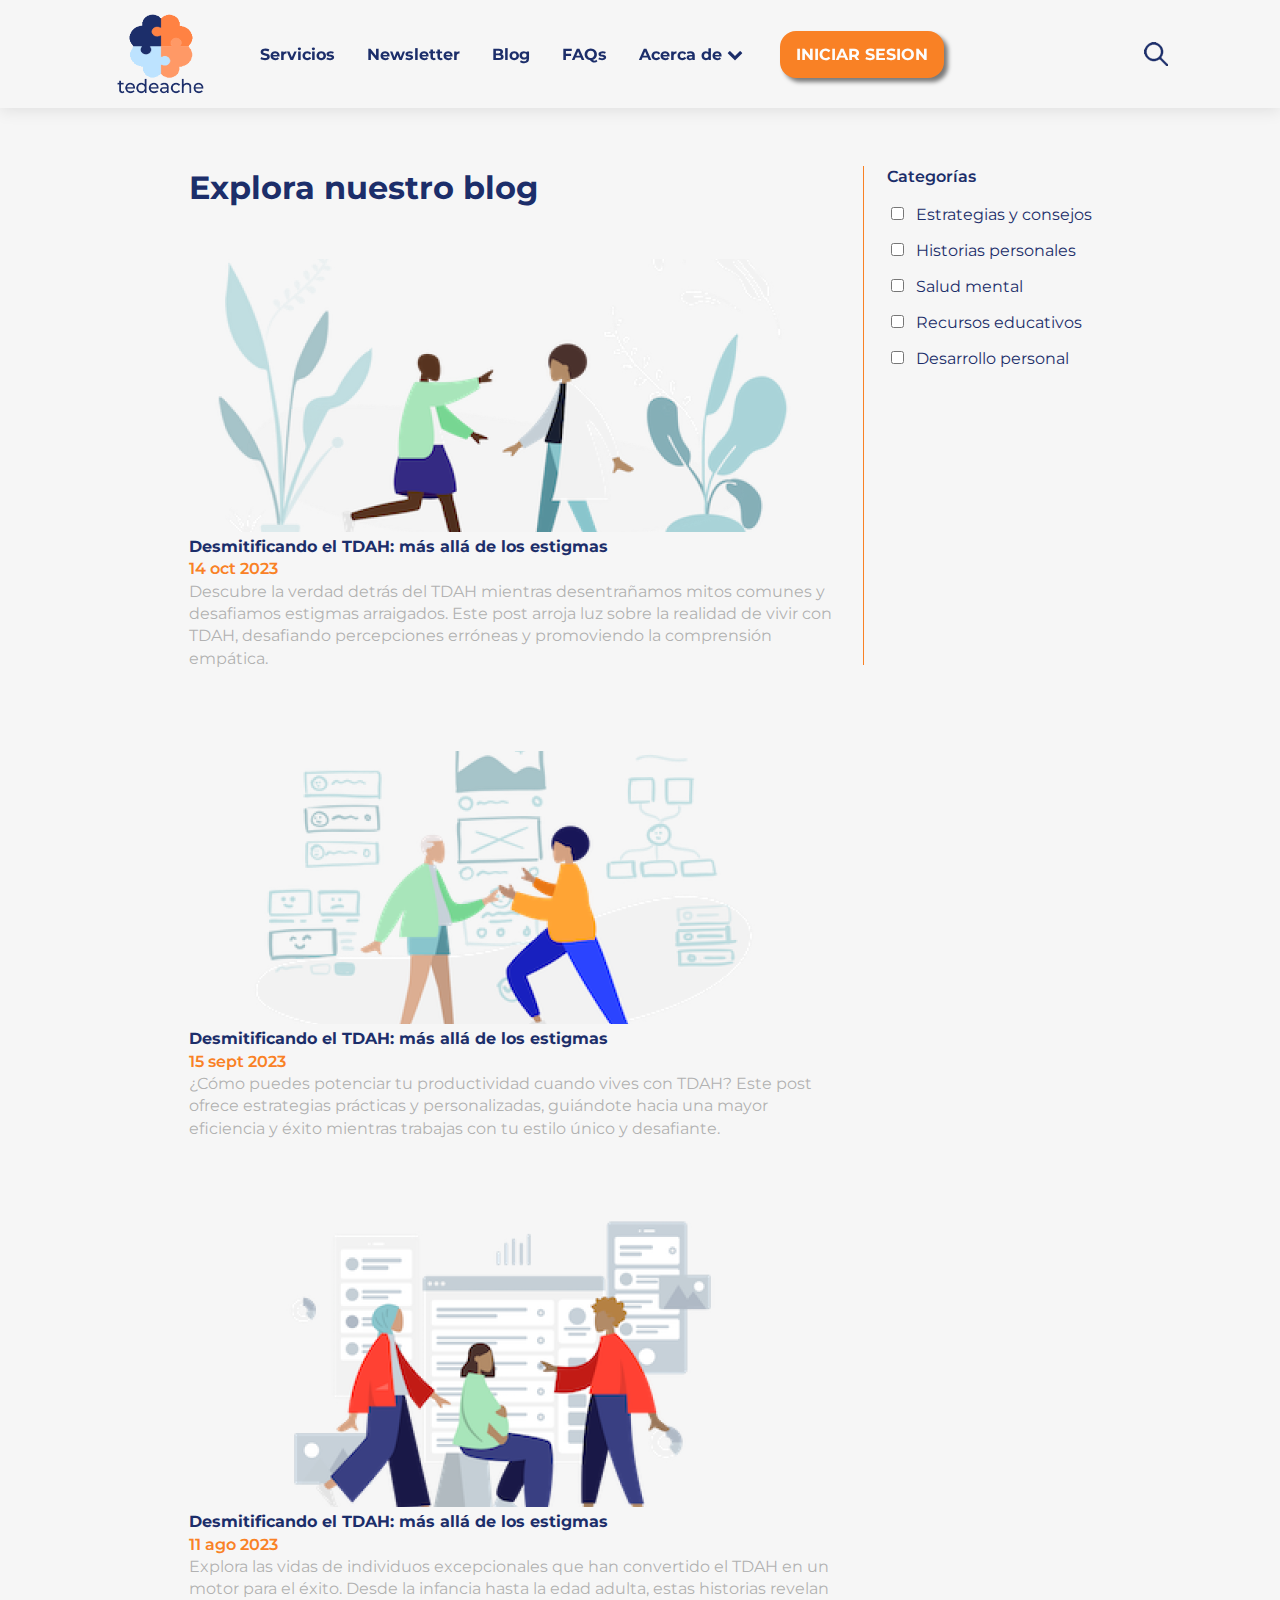
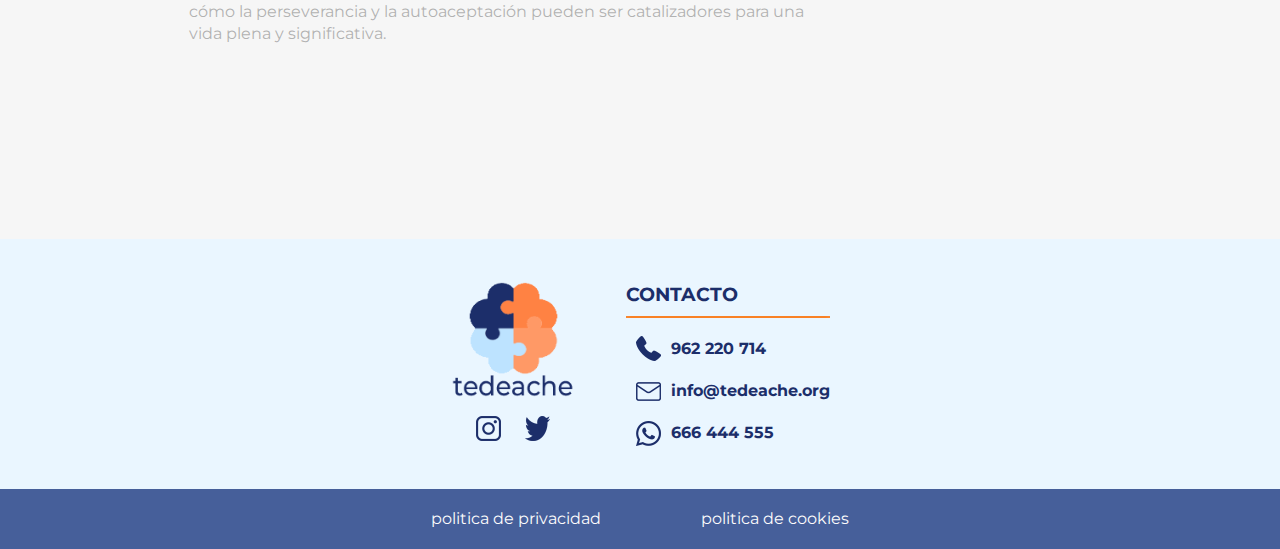
==== TDAH/blog.html @ fafd6caa "Add blog section" ====
<!DOCTYPE html>
<html lang="en">

<head>
    <meta charset="UTF-8" />
    <meta name="viewport" content="width=device-width, initial-scale=1.0" />
    <link rel="stylesheet" href="css/main.css" />
    <link rel="stylesheet" href="css/blog.css">
    <link rel="stylesheet" href="https://cdnjs.cloudflare.com/ajax/libs/font-awesome/4.7.0/css/font-awesome.min.css" />
    <title>TEDEACHE - Viviendo con enfoque</title>
</head>

<body>
    <nav id="navbar">
        <a id="enlacelogo" href="index.html">
            <img id="logo" src="img/logo.png" alt="" /></a>
        <div id="menu">
            <ul>
                <li><a href="#">Servicios</a></li>
                <li><a href="#">Newsletter</a></li>
                <li><a href="blog.html">Blog</a></li>
                <li><a href="#">FAQs</a></li>
                <li id="drop">
                    <a href="">Acerca de <i class="fa fa-chevron-down"></i></a>
                    <div id="dropcontenido">
                        <a href="#">Nosotros</a>
                        <a href="#">Equipo</a>
                        <a href="#">Contacto</a>
                        <a href="#">Legal</a>
                    </div>
                </li>
            </ul>
        </div>
        <span id="loginbtn"><a href="#">INICIAR SESION</a></span>
        <img id="lupa" src="img/lupa.png" alt="lupa" />
    </nav>

    <main class="container">
        <section class="blog-container">
            <h1 class="main-title">Explora nuestro blog</h1>
            <article class="post">
                <img src="img/blog-img-1.png">
                <h2 class="post-title">Desmitificando el TDAH: más allá de los estigmas</h2>
                <p class="date">14 oct 2023</p>
                <p class="text-preview">Descubre la verdad detrás del TDAH mientras desentrañamos mitos comunes y
                    desafiamos
                    estigmas arraigados.
                    Este post arroja luz sobre la realidad de vivir con TDAH, desafiando percepciones erróneas y
                    promoviendo
                    la comprensión empática.</p>
            </article>


            <article class="post">
                <img src="img/blog-img-2.png">
                <h2 class="post-title">Desmitificando el TDAH: más allá de los estigmas</h2>
                <p class="date">15 sept 2023</p>
                <p class="text-preview">¿Cómo puedes potenciar tu productividad cuando vives con TDAH? Este post ofrece
                    estrategias prácticas y personalizadas, guiándote hacia una mayor eficiencia y éxito mientras
                    trabajas
                    con tu estilo único y desafiante.</p>
            </article>


            <article class="post">
                <img src="img/blog-img-3.png">
                <h2 class="post-title">Desmitificando el TDAH: más allá de los estigmas</h2>
                <p class="date">11 ago 2023</p>
                <p class="text-preview">Explora las vidas de individuos excepcionales que han convertido el TDAH en un
                    motor
                    para el éxito. Desde la infancia hasta la edad adulta, estas historias revelan cómo la perseverancia
                    y
                    la autoaceptación pueden ser catalizadores para una vida plena y significativa.</p>
            </article>

        </section>
        <section class="filters">
            <p class="filter-title">Categorías</p>
            <div>
                <input type="checkbox">
                <label for="filter">Estrategias y consejos</label>
            </div>
            <div>
                <input type="checkbox">
                <label for="filter">Historias personales</label>
            </div>
            <div>
                <input type="checkbox">
                <label for="filter">Salud mental</label>
            </div>
            <div>
                <input type="checkbox">
                <label for="filter">Recursos educativos</label>
            </div>
            <div>
                <input type="checkbox">
                <label for="filter">Desarrollo personal</label>
            </div>
        </section>
    </main>
    <footer>
        <div id="mainfooter">
            <div id="rrss">
                <a href="/TDAH/index.html">
                    <img id="logors" src="img/logo.png" alt="logo" /></a>
                <div id="rscontainer">
                    <a href="https://www.instagram.com/">
                        <img id="rs" src="img/ig.png" alt="Instagram" /></a>
                    <a href="https://twitter.com/">
                        <img id="rs" src="img/tw.png" alt="Twitter" /></a>
                </div>
            </div>

            <div id="contacto">
                <h3>CONTACTO</h3>
                <img id="line" src="img/line.png" alt="line" />

                <div class="dataline">
                    <img id="rs" src="img/tlf.png" alt="tlf" />
                    <p>962 220 714</p>
                </div>
                <div class="dataline">
                    <img id="rs" src="img/email.png" alt="email" />
                    <p>info@tedeache.org</p>
                </div>
                <div class="dataline">
                    <img id="rs" src="img/wa.png" alt="wa" />
                    <p>666 444 555</p>
                </div>
            </div>
        </div>

        <div id="politicas">
            <a href="#">politica de privacidad</a>
            <a href="#">politica de cookies</a>
        </div>
    </footer>
</body>

</html>
---- TDAH/css/main.css ----
@import url("https://fonts.googleapis.com/css2?family=Montserrat&display=swap");
:root {
  --maindarkblue: #1c2e6a;
  --mainorange: #f98125;
}
* {
  font-family: Montserrat, sans-serif;
}
body {
  background-color: #f6f6f6;
  height: 100vh;
  margin: auto;
  margin-top: 10px;
}

#navbar {
  width: 100%;
  height: fit-content;
  display: flex;
  align-items: center;
  position: fixed;
  top: 0;
  left: 0;
  right: 0;
  margin: auto;
  background-color: #f6f6f6;
  z-index: 100;
  box-shadow: 0px 2px 16px 0px rgba(0, 0, 0, 0.1);
}

#logo {
  width: 90px;
  height: 80px;
  margin-left: 100px;
  float: left;
}

#menu {
  position: relative;
  margin: auto;
}

#navbar ul {
  display: flex;
  flex-direction: row;
  align-items: center;
  list-style-type: none;
  margin: 0;
  padding: 10px;
  overflow: hidden;
}

#navbar a {
  display: block;
  color: var(--maindarkblue);
  font-weight: bold;
  text-align: center;
  padding: 14px 16px;
  text-decoration: none;
  border-radius: 16px;
}

#navbar a:not(#enlacelogo):hover {
  background-color: var(--maindarkblue);
  color: #fcfcfc;
  transition: background-color 0.2s ease, color 0.2s;

}

#dropcontenido {
  display: none;
  position: absolute;
  min-width: 160px;
  box-shadow: 0px 8px 8px 0px rgba(0, 0, 0, 0.2);
  background-color: #fcfcfc;
}

#dropcontenido a {
  float: none;
  color: var(--maindarkblue);
  padding: 12px 16px;
  text-decoration: none;
  display: block;
  text-align: left;
}

#dropcontenido a:hover {
  background-color: var(--maindarkblue);
  color: #fcfcfc;
  border-radius: 0;
}

#drop:hover #dropcontenido {
  display: block;
}

#drop:hover .fa-chevron-down {
  transform: scaleY(-1);
}
.fa-chevron-down {
  display: inline-block;
  align-items: center;
  transition: transform 0.3s ease;
}

.fa-chevron-down:hover {
  transform: scaleY(-1);
}

#loginbtn a {
  position: relative;
  margin-right: 200px;
  height: fit-content;
  background-color: var(--mainorange);
  color: #fcfcfc;
  border-radius: 16px;
  box-shadow: 4px 4px 4px 0px rgba(0, 0, 0, 0.5);
  transition: background-color 0.2s ease, color 0.2s ease;
}

#loginbtn a:hover {
  background-color: var(--maindarkblue);
  color: #fcfcfc;
  border-radius: 16px;
}

#lupa {
  float: right;
  margin-right: 112px;
}

footer {
  position: relative;
  bottom: 0;
  width: 100%;
  text-align: center;
  margin-top: 112px;
}
#mainfooter {
  display: flex;
  flex-direction: row;
  align-items: center;
  justify-content: center;
  height: 250px;
  background-color: #eaf6ff;
}

#line {
  width: 100%;
  height: 2px;
  margin-bottom: 10px;
}

#contacto {
  display: flex;
  flex-direction: column;
  text-align: left;
}

#contacto p,
#contacto h3 {
  margin: 10px 0;
  padding: 0;
  color: var(--maindarkblue);
  font-weight: bold;
}

.dataline {
  display: flex;
  align-items: center;
}

.dataline img {
  width: 25px;
  height: 25px;
  padding: 0 10px;
}

#rrss {
  display: flex;
  flex-direction: column;
  align-items: center;
  margin-right: 50px;
}

#logors {
  width: 125px;
  height: 115px;
}

#rscontainer img {
  width: 25px;
  height: 25px;
  margin-top: 15px;
  padding: 0 10px;
}

#politicas {
  height: 60px;
  display: flex;
  align-items: center;
  justify-content: center;
  background-color: #465f9a;
}

#politicas a {
  padding: 0 50px;
  text-decoration: none;
  color: #fcfcfc;
}
---- TDAH/css/blog.css ----
h1,
h2,
p {
  line-height: 140%;
  padding: 0;
  margin: 0;
}

.post {
  margin-bottom: 81px;
}

.container {
  display: flex;
  margin: 0 auto;
  justify-content: center;
}
.blog-container {
  max-width: 650px;
  display: flex;
  justify-content: center;
  flex-direction: column;
  margin-top: 156px;
  margin-right: 48px;
}

.main-title {
  color: var(--bgcolor-darkblue, #1c2e6a);
  text-align: center;
  font-size: 32px;
  font-weight: 700;
  text-align: left;
  margin-bottom: 48px;
}

.post-title {
  color: var(--bgcolor-darkblue, #1c2e6a);
  font-size: 16px;
  font-weight: 700;
}

.date {
  color: var(--contrastcolors-dark-orange, #f98125);
  font-size: 16px;
  font-weight: 600;
}

.text-preview {
  color: var(--base-colors-grey, rgba(159, 159, 159, 0.8));
}

.filters {
  display: flex;
  margin-top: 156px;
  flex-direction: column;
  gap: 16px;
  position: relative;
}

.filters::before {
  content: "";
  position: absolute;
  top: 0;
  bottom: 0;
  border-left: 1px solid #f98125;
  height: 32%;
  left: -24px;
}

label,
.filter-title {
  color: #1c2e6a;
}

.filter-title {
  font-size: 16px;
  font-weight: 600;
}

input {
  margin-right: 8px;
}
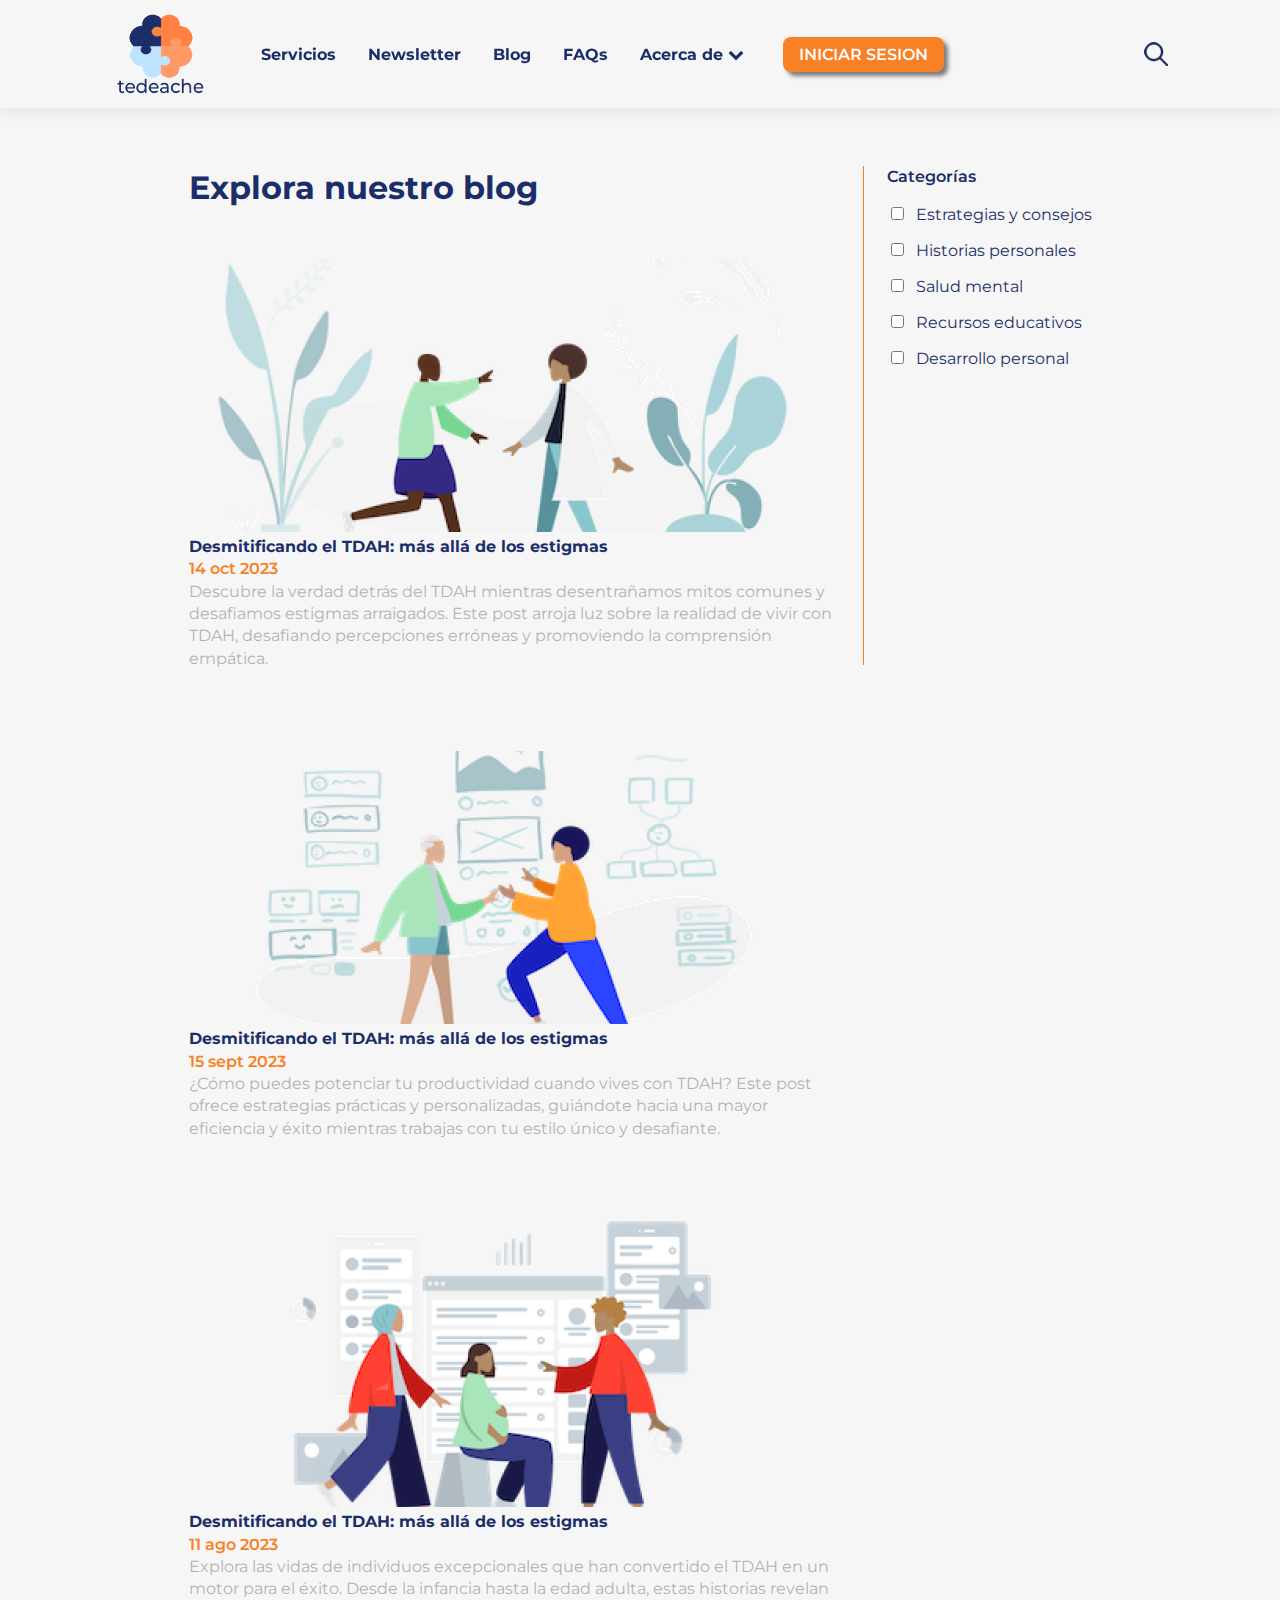
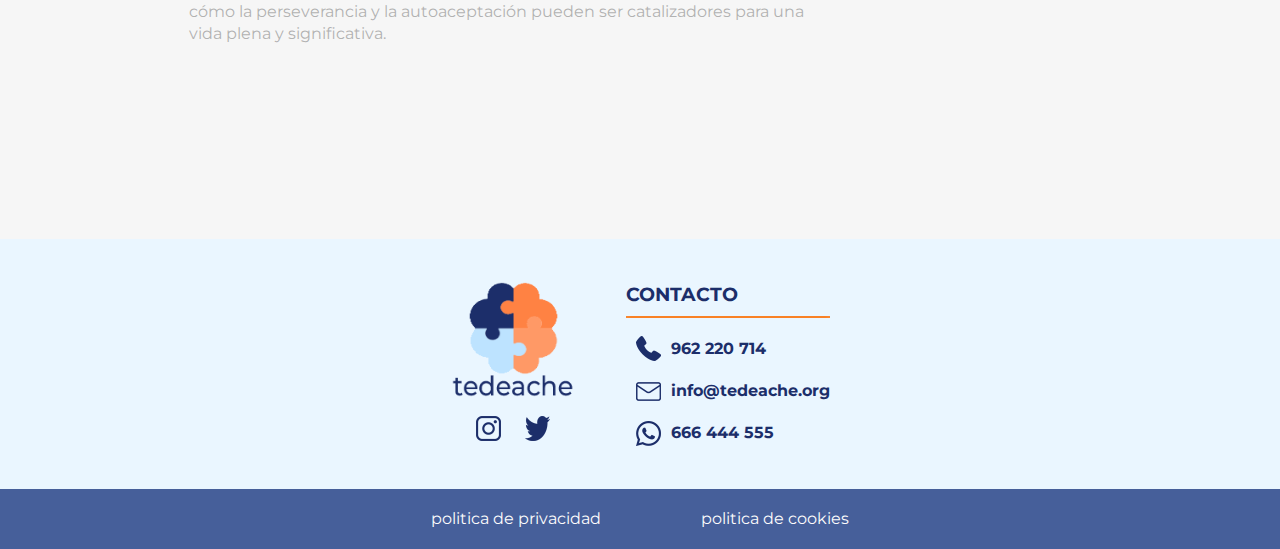
==== commit 3c5ad823: "Fix btn" ====
--- a/TDAH/blog.html
+++ b/TDAH/blog.html
@@ -96,6 +96,7 @@
                 <input type="checkbox">
                 <label for="filter">Desarrollo personal</label>
             </div>
+
         </section>
     </main>
     <footer>
--- a/TDAH/css/main.css
+++ b/TDAH/css/main.css
@@ -1,4 +1,4 @@
-@import url("https://fonts.googleapis.com/css2?family=Montserrat&display=swap");
+@import url("https://fonts.googleapis.com/css2?family=Montserrat:wght@100;200;300;500;600;700&family=Space+Grotesk:wght@300;500;600&display=swap");
 :root {
   --maindarkblue: #1c2e6a;
   --mainorange: #f98125;
@@ -64,7 +64,6 @@
   background-color: var(--maindarkblue);
   color: #fcfcfc;
   transition: background-color 0.2s ease, color 0.2s;
-
 }
 
 #dropcontenido {
@@ -113,15 +112,16 @@
   height: fit-content;
   background-color: var(--mainorange);
   color: #fcfcfc;
-  border-radius: 16px;
+  border-radius: 8px;
   box-shadow: 4px 4px 4px 0px rgba(0, 0, 0, 0.5);
   transition: background-color 0.2s ease, color 0.2s ease;
+  padding: 8px 16px;
+  font-weight: 600;
 }
 
 #loginbtn a:hover {
   background-color: var(--maindarkblue);
   color: #fcfcfc;
-  border-radius: 16px;
 }
 
 #lupa {
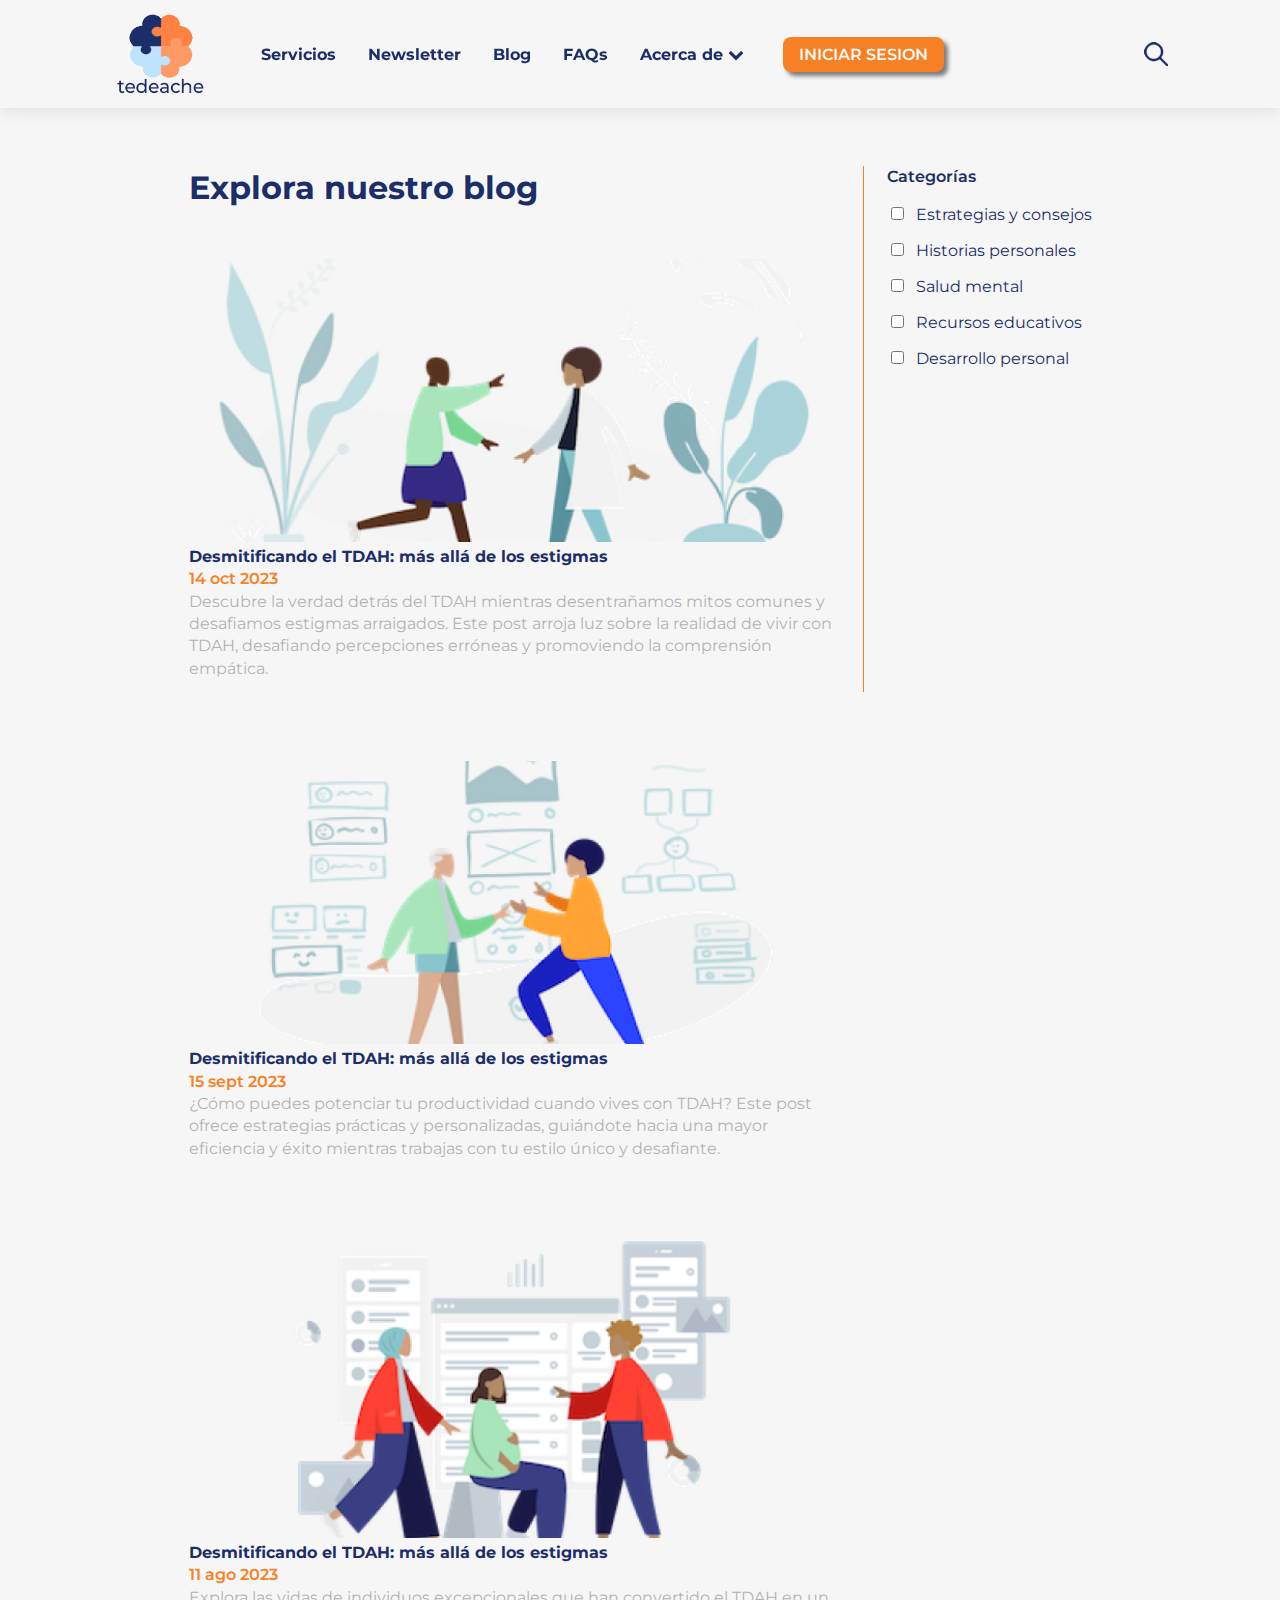
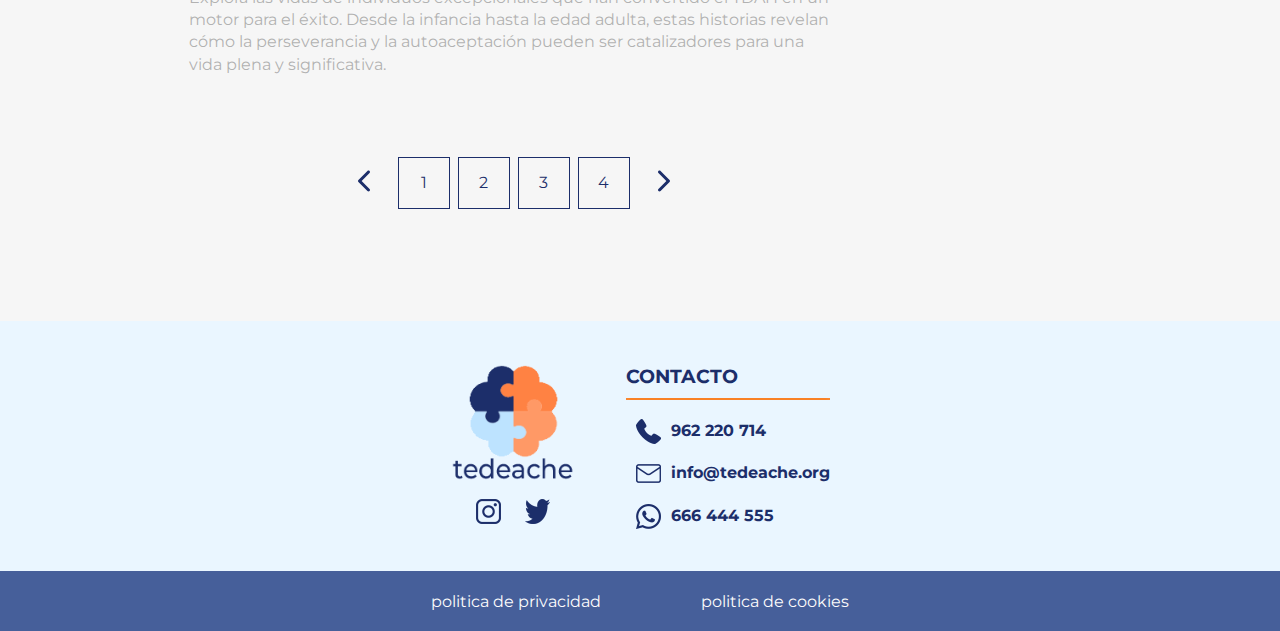
==== commit 5dcd45bb: "Add blogs pagination" ====
--- a/TDAH/blog.html
+++ b/TDAH/blog.html
@@ -16,7 +16,7 @@
             <img id="logo" src="img/logo.png" alt="" /></a>
         <div id="menu">
             <ul>
-                <li><a href="#">Servicios</a></li>
+                <li><a href="servicios.html">Servicios</a></li>
                 <li><a href="#">Newsletter</a></li>
                 <li><a href="blog.html">Blog</a></li>
                 <li><a href="#">FAQs</a></li>
@@ -39,7 +39,7 @@
         <section class="blog-container">
             <h1 class="main-title">Explora nuestro blog</h1>
             <article class="post">
-                <img src="img/blog-img-1.png">
+                <img src="img/blog-img-1.png" class="blog-img">
                 <h2 class="post-title">Desmitificando el TDAH: más allá de los estigmas</h2>
                 <p class="date">14 oct 2023</p>
                 <p class="text-preview">Descubre la verdad detrás del TDAH mientras desentrañamos mitos comunes y
@@ -52,7 +52,7 @@
 
 
             <article class="post">
-                <img src="img/blog-img-2.png">
+                <img src="img/blog-img-2.png" class="blog-img">
                 <h2 class="post-title">Desmitificando el TDAH: más allá de los estigmas</h2>
                 <p class="date">15 sept 2023</p>
                 <p class="text-preview">¿Cómo puedes potenciar tu productividad cuando vives con TDAH? Este post ofrece
@@ -63,7 +63,7 @@
 
 
             <article class="post">
-                <img src="img/blog-img-3.png">
+                <img src="img/blog-img-3.png" class="blog-img">
                 <h2 class="post-title">Desmitificando el TDAH: más allá de los estigmas</h2>
                 <p class="date">11 ago 2023</p>
                 <p class="text-preview">Explora las vidas de individuos excepcionales que han convertido el TDAH en un
@@ -72,7 +72,29 @@
                     y
                     la autoaceptación pueden ser catalizadores para una vida plena y significativa.</p>
             </article>
-
+            <div class="pagination">
+                <a href=""><svg width="25" height="24" viewBox="0 0 25 24" fill="none"
+                        xmlns="http://www.w3.org/2000/svg">
+                        <g id="chevron-down-solid 2">
+                            <path id="Vector"
+                                d="M5.44063 10.9407C4.85469 11.5267 4.85469 12.4782 5.44063 13.0642L14.4406 22.0642C15.0266 22.6501 15.9781 22.6501 16.5641 22.0642C17.15 21.4782 17.15 20.5267 16.5641 19.9407L8.62344 12.0001L16.5594 4.05947C17.1453 3.47354 17.1453 2.52197 16.5594 1.93604C15.9734 1.3501 15.0219 1.3501 14.4359 1.93604L5.43594 10.936L5.44063 10.9407Z"
+                                fill="#1C2E6A" />
+                        </g>
+                    </svg></a>
+                <a href="#">1</a>
+                <a href="#">2</a>
+                <a href="#">3</a>
+                <a href="#">4</a>
+                <a href="#"><svg width="25" height="24" viewBox="0 0 25 24" fill="none"
+                        xmlns="http://www.w3.org/2000/svg">
+                        <g id="chevron-down-solid 1">
+                            <path id="Vector"
+                                d="M19.5594 13.0593C20.1453 12.4733 20.1453 11.5218 19.5594 10.9358L10.5594 1.93584C9.97344 1.3499 9.02188 1.3499 8.43594 1.93584C7.85001 2.52178 7.85001 3.47334 8.43594 4.05928L16.3766 11.9999L8.44063 19.9405C7.85469 20.5265 7.85469 21.478 8.44063 22.064C9.02657 22.6499 9.97813 22.6499 10.5641 22.064L19.5641 13.064L19.5594 13.0593Z"
+                                fill="#1C2E6A" />
+                        </g>
+                    </svg>
+                </a>
+            </div>
         </section>
         <section class="filters">
             <p class="filter-title">Categorías</p>
@@ -102,7 +124,7 @@
     <footer>
         <div id="mainfooter">
             <div id="rrss">
-                <a href="/TDAH/index.html">
+                <a href="index.html">
                     <img id="logors" src="img/logo.png" alt="logo" /></a>
                 <div id="rscontainer">
                     <a href="https://www.instagram.com/">
--- a/TDAH/css/main.css
+++ b/TDAH/css/main.css
@@ -12,6 +12,8 @@
   margin: auto;
   margin-top: 10px;
 }
+
+/* ============== NAVBAR ============== */
 
 #navbar {
   width: 100%;
@@ -51,19 +53,33 @@
 }
 
 #navbar a {
-  display: block;
+  display: inline-block;
+  position: relative;
   color: var(--maindarkblue);
   font-weight: bold;
   text-align: center;
   padding: 14px 16px;
   text-decoration: none;
-  border-radius: 16px;
-}
-
-#navbar a:not(#enlacelogo):hover {
-  background-color: var(--maindarkblue);
-  color: #fcfcfc;
-  transition: background-color 0.2s ease, color 0.2s;
+  border-radius: 8px;
+}
+
+#navbar a::after {
+  content: "";
+  position: absolute;
+  left: 0;
+  bottom: 0;
+  width: 0%;
+  height: 2px;
+  background-color: var(--mainorange);
+  transition: width 0.3s ease;
+}
+
+#navbar a:not(#enlacelogo):hover::after {
+  width: 100%;
+}
+
+#navbar #loginbtn a::after {
+  width: 0% !important; 
 }
 
 #dropcontenido {
@@ -84,9 +100,9 @@
 }
 
 #dropcontenido a:hover {
-  background-color: var(--maindarkblue);
-  color: #fcfcfc;
-  border-radius: 0;
+  background-color: transparent;
+  color: var(--maindarkblue);
+  border-radius: 8px;
 }
 
 #drop:hover #dropcontenido {
@@ -129,6 +145,8 @@
   margin-right: 112px;
 }
 
+/* ============== FOOTER ============== */
+
 footer {
   position: relative;
   bottom: 0;
@@ -208,3 +226,11 @@
   text-decoration: none;
   color: #fcfcfc;
 }
+
+
+/* ============== RESPONSIVE ============== */
+
+
+
+
+
--- a/TDAH/css/blog.css
+++ b/TDAH/css/blog.css
@@ -80,3 +80,92 @@
 input {
   margin-right: 8px;
 }
+
+.blog-img {
+  width: 100%;
+}
+
+.pagination {
+  display: flex;
+  justify-content: center;
+  gap: 8px;
+}
+
+svg {
+  padding: 12px;
+}
+
+.pagination > a:nth-child(2),
+.pagination > a:nth-child(3),
+.pagination > a:nth-child(4),
+.pagination > a:nth-child(5) {
+  border: 1px solid #1c2e6a;
+  text-decoration: none;
+  color: #1c2e6a;
+  width: 50px;
+  height: 50px;
+  display: inline-block;
+  text-align: center;
+  line-height: 50px;
+}
+
+.pagination > a:nth-child(2):hover,
+.pagination > a:nth-child(3):hover,
+.pagination > a:nth-child(4):hover,
+.pagination > a:nth-child(5):hover {
+  background-color: #1c2e6a;
+  color: #fff;
+}
+
+/* MOBILE */
+@media only screen and (max-width: 576px) {
+  .container {
+    flex-direction: column;
+    margin: auto 32px;
+  }
+
+  .blog-container {
+    margin-right: 0px;
+  }
+
+  .main-title {
+    font-size: 22px;
+  }
+
+  .post-title,
+  .date,
+  .text-preview {
+    font-size: 12px;
+  }
+
+  .filters {
+    display: none;
+  }
+}
+
+/* TABLET */
+
+@media only screen and (max-width: 770px) {
+  .container {
+    flex-direction: column;
+    margin: auto 32px;
+  }
+
+  .blog-container {
+    margin-right: 0px;
+  }
+
+  .main-title {
+    font-size: 28px;
+  }
+
+  .post-title,
+  .date,
+  .text-preview {
+    font-size: 16px;
+  }
+
+  .filters {
+    display: none;
+  }
+}
